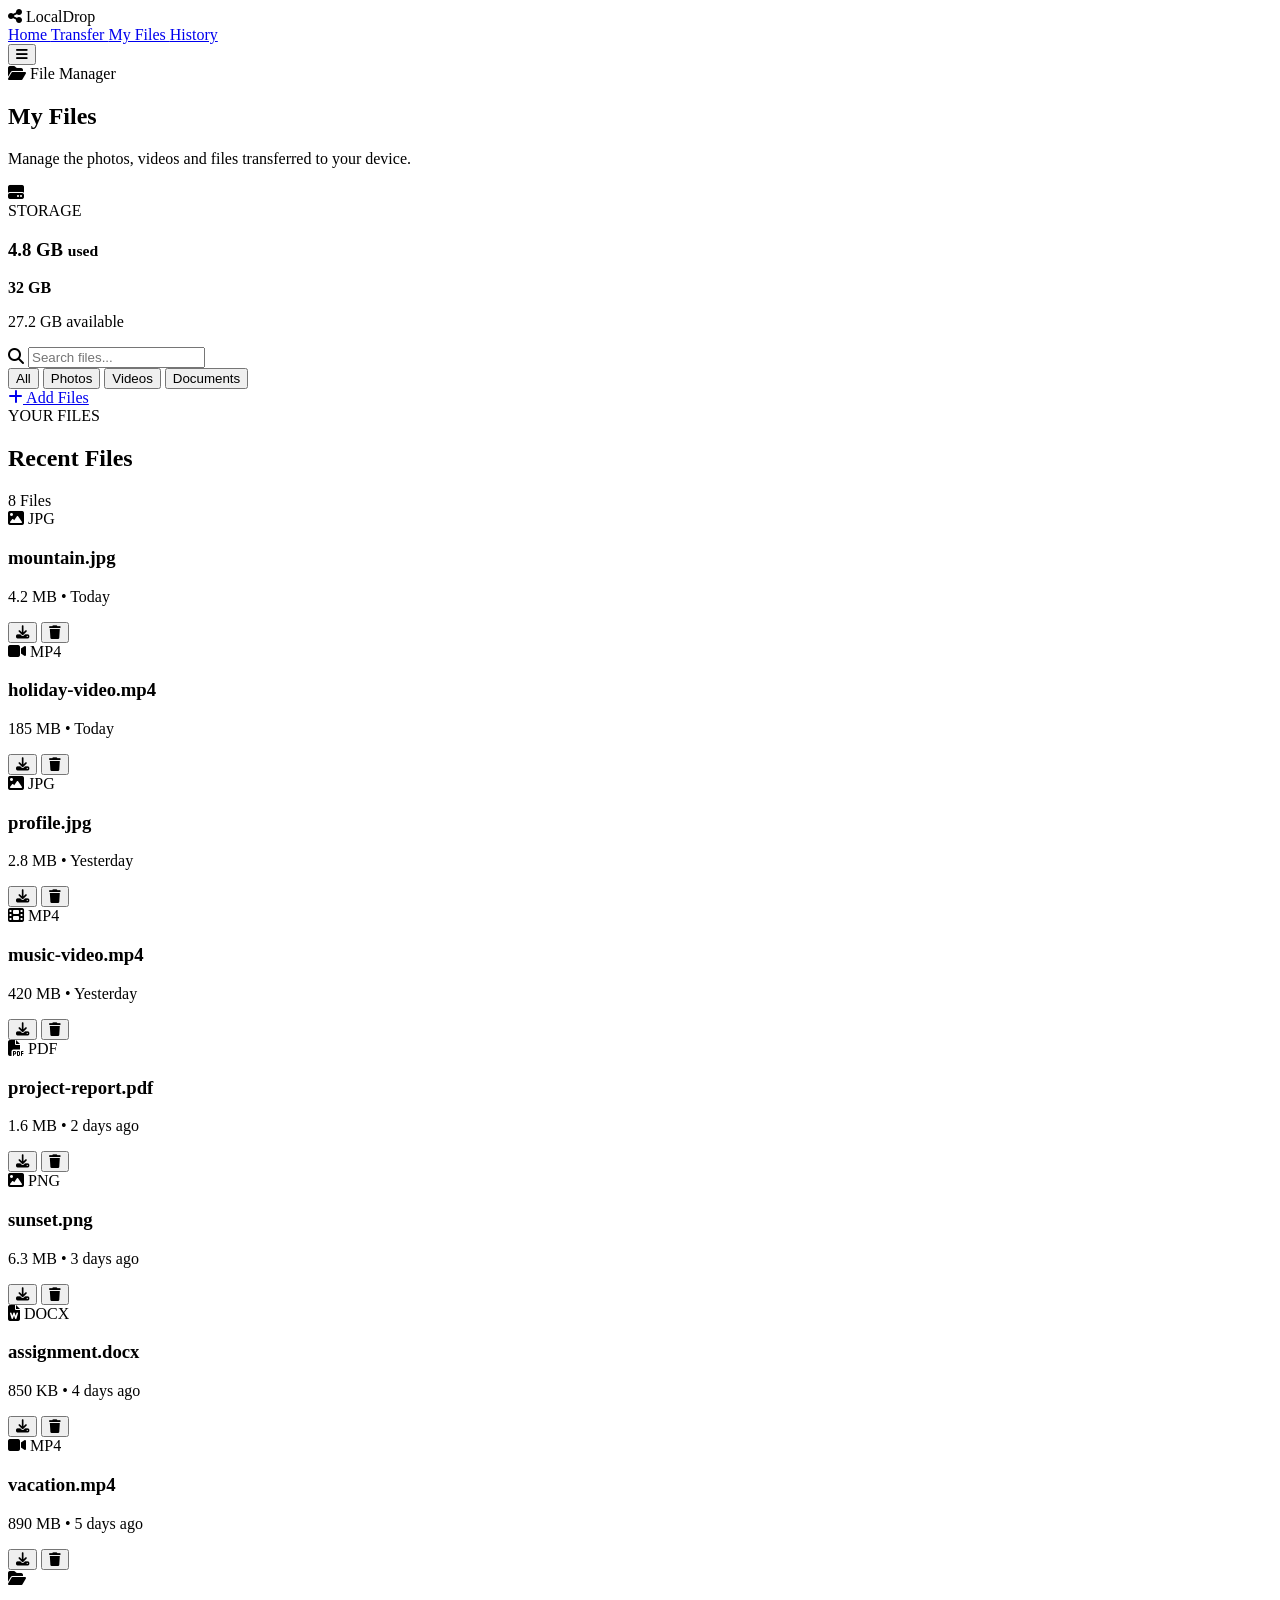
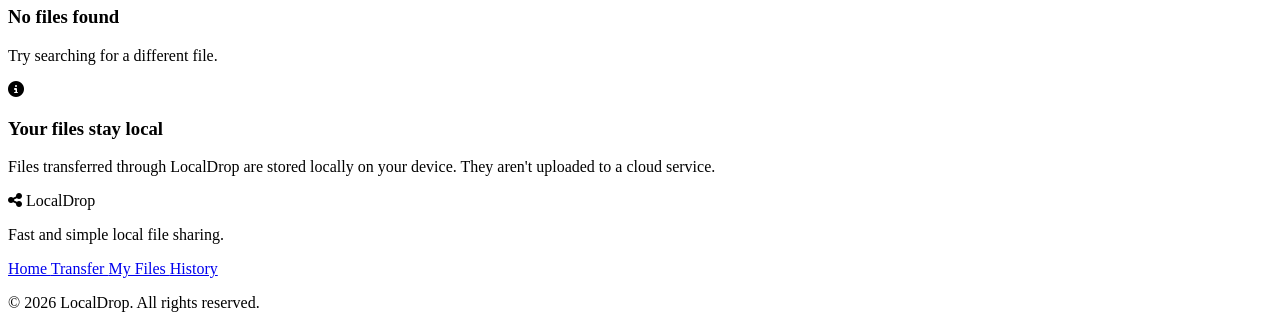
==== files.html @ a842a385 "files and History done" ====
<!DOCTYPE html>
<html lang="en">

<head>

    <meta charset="UTF-8">

    <meta name="viewport" content="width=device-width, initial-scale=1.0">

    <title>LocalDrop | My Files</title>

    <link rel="stylesheet" href="css/style.css">

    <link rel="stylesheet"
        href="https://cdnjs.cloudflare.com/ajax/libs/font-awesome/6.7.2/css/all.min.css">

</head>


<body>


    <!-- ================= HEADER ================= -->

    <header class="header">

        <div class="logo">

            <i class="fa-solid fa-share-nodes"></i>

            <span>
                Local<span>Drop</span>
            </span>

        </div>


        <nav class="navbar">

            <a href="index.html">
                Home
            </a>

            <a href="transfer.html">
                Transfer
            </a>

            <a href="files.html" class="active">
                My Files
            </a>

            <a href="history.html">
                History
            </a>

        </nav>


        <button class="menu-btn" id="menuBtn">

            <i class="fa-solid fa-bars"></i>

        </button>

    </header>



    <!-- ================= MAIN ================= -->

    <main class="files-page">


        <!-- ================= PAGE HEADER ================= -->

        <section class="page-header">

            <div class="badge">

                <i class="fa-solid fa-folder-open"></i>

                File Manager

            </div>


            <h1>
                My Files
            </h1>


            <p>
                Manage the photos, videos and files
                transferred to your device.
            </p>

        </section>



        <!-- ================= STORAGE ================= -->

        <section class="storage-card">


            <div class="storage-icon">

                <i class="fa-solid fa-hard-drive"></i>

            </div>


            <div class="storage-information">

                <div class="storage-heading">

                    <div>

                        <span>
                            STORAGE
                        </span>

                        <h3>
                            4.8 GB
                            <small>
                                used
                            </small>
                        </h3>

                    </div>


                    <strong>
                        32 GB
                    </strong>

                </div>


                <div class="storage-bar">

                    <div
                        class="storage-fill"
                        style="width: 15%;"
                    ></div>

                </div>


                <p>
                    27.2 GB available
                </p>

            </div>

        </section>



        <!-- ================= FILE CONTROLS ================= -->

        <section class="file-controls">


            <div class="search-box">

                <i class="fa-solid fa-magnifying-glass"></i>

                <input
                    type="search"
                    id="fileSearch"
                    placeholder="Search files..."
                >

            </div>


            <div class="filter-buttons">

                <button
                    class="filter-btn active"
                    data-filter="all"
                >
                    All
                </button>

                <button
                    class="filter-btn"
                    data-filter="image"
                >
                    Photos
                </button>

                <button
                    class="filter-btn"
                    data-filter="video"
                >
                    Videos
                </button>

                <button
                    class="filter-btn"
                    data-filter="document"
                >
                    Documents
                </button>

            </div>


            <a
                href="transfer.html"
                class="btn primary-btn"
            >

                <i class="fa-solid fa-plus"></i>

                Add Files

            </a>

        </section>



        <!-- ================= FILES ================= -->

        <section class="files-section">


            <div class="files-heading">

                <div>

                    <span>
                        YOUR FILES
                    </span>

                    <h2>
                        Recent Files
                    </h2>

                </div>


                <span class="file-count">
                    8 Files
                </span>

            </div>



            <!-- FILE GRID -->

            <div class="file-grid" id="fileGrid">


                <!-- PHOTO -->

                <div
                    class="file-card"
                    data-type="image"
                    data-name="mountain.jpg"
                >

                    <div class="file-preview image-preview">

                        <i class="fa-solid fa-image"></i>

                        <span class="file-type">
                            JPG
                        </span>

                    </div>


                    <div class="file-information">

                        <h3>
                            mountain.jpg
                        </h3>

                        <p>
                            4.2 MB • Today
                        </p>

                    </div>


                    <div class="file-actions">

                        <button title="Download">

                            <i class="fa-solid fa-download"></i>

                        </button>

                        <button title="Delete">

                            <i class="fa-solid fa-trash"></i>

                        </button>

                    </div>

                </div>



                <!-- VIDEO -->

                <div
                    class="file-card"
                    data-type="video"
                    data-name="holiday-video.mp4"
                >

                    <div class="file-preview video-preview">

                        <i class="fa-solid fa-video"></i>

                        <span class="file-type">
                            MP4
                        </span>

                    </div>


                    <div class="file-information">

                        <h3>
                            holiday-video.mp4
                        </h3>

                        <p>
                            185 MB • Today
                        </p>

                    </div>


                    <div class="file-actions">

                        <button title="Download">

                            <i class="fa-solid fa-download"></i>

                        </button>

                        <button title="Delete">

                            <i class="fa-solid fa-trash"></i>

                        </button>

                    </div>

                </div>



                <!-- PHOTO -->

                <div
                    class="file-card"
                    data-type="image"
                    data-name="profile.jpg"
                >

                    <div class="file-preview image-preview">

                        <i class="fa-solid fa-image"></i>

                        <span class="file-type">
                            JPG
                        </span>

                    </div>


                    <div class="file-information">

                        <h3>
                            profile.jpg
                        </h3>

                        <p>
                            2.8 MB • Yesterday
                        </p>

                    </div>


                    <div class="file-actions">

                        <button title="Download">

                            <i class="fa-solid fa-download"></i>

                        </button>

                        <button title="Delete">

                            <i class="fa-solid fa-trash"></i>

                        </button>

                    </div>

                </div>



                <!-- VIDEO -->

                <div
                    class="file-card"
                    data-type="video"
                    data-name="music-video.mp4"
                >

                    <div class="file-preview video-preview">

                        <i class="fa-solid fa-film"></i>

                        <span class="file-type">
                            MP4
                        </span>

                    </div>


                    <div class="file-information">

                        <h3>
                            music-video.mp4
                        </h3>

                        <p>
                            420 MB • Yesterday
                        </p>

                    </div>


                    <div class="file-actions">

                        <button title="Download">

                            <i class="fa-solid fa-download"></i>

                        </button>

                        <button title="Delete">

                            <i class="fa-solid fa-trash"></i>

                        </button>

                    </div>

                </div>



                <!-- DOCUMENT -->

                <div
                    class="file-card"
                    data-type="document"
                    data-name="project-report.pdf"
                >

                    <div class="file-preview document-preview">

                        <i class="fa-solid fa-file-pdf"></i>

                        <span class="file-type">
                            PDF
                        </span>

                    </div>


                    <div class="file-information">

                        <h3>
                            project-report.pdf
                        </h3>

                        <p>
                            1.6 MB • 2 days ago
                        </p>

                    </div>


                    <div class="file-actions">

                        <button title="Download">

                            <i class="fa-solid fa-download"></i>

                        </button>

                        <button title="Delete">

                            <i class="fa-solid fa-trash"></i>

                        </button>

                    </div>

                </div>



                <!-- PHOTO -->

                <div
                    class="file-card"
                    data-type="image"
                    data-name="sunset.png"
                >

                    <div class="file-preview image-preview">

                        <i class="fa-solid fa-image"></i>

                        <span class="file-type">
                            PNG
                        </span>

                    </div>


                    <div class="file-information">

                        <h3>
                            sunset.png
                        </h3>

                        <p>
                            6.3 MB • 3 days ago
                        </p>

                    </div>


                    <div class="file-actions">

                        <button title="Download">

                            <i class="fa-solid fa-download"></i>

                        </button>

                        <button title="Delete">

                            <i class="fa-solid fa-trash"></i>

                        </button>

                    </div>

                </div>



                <!-- DOCUMENT -->

                <div
                    class="file-card"
                    data-type="document"
                    data-name="assignment.docx"
                >

                    <div class="file-preview document-preview">

                        <i class="fa-solid fa-file-word"></i>

                        <span class="file-type">
                            DOCX
                        </span>

                    </div>


                    <div class="file-information">

                        <h3>
                            assignment.docx
                        </h3>

                        <p>
                            850 KB • 4 days ago
                        </p>

                    </div>


                    <div class="file-actions">

                        <button title="Download">

                            <i class="fa-solid fa-download"></i>

                        </button>

                        <button title="Delete">

                            <i class="fa-solid fa-trash"></i>

                        </button>

                    </div>

                </div>



                <!-- VIDEO -->

                <div
                    class="file-card"
                    data-type="video"
                    data-name="vacation.mp4"
                >

                    <div class="file-preview video-preview">

                        <i class="fa-solid fa-video"></i>

                        <span class="file-type">
                            MP4
                        </span>

                    </div>


                    <div class="file-information">

                        <h3>
                            vacation.mp4
                        </h3>

                        <p>
                            890 MB • 5 days ago
                        </p>

                    </div>


                    <div class="file-actions">

                        <button title="Download">

                            <i class="fa-solid fa-download"></i>

                        </button>

                        <button title="Delete">

                            <i class="fa-solid fa-trash"></i>

                        </button>

                    </div>

                </div>


            </div>


            <!-- EMPTY SEARCH RESULT -->

            <div
                class="empty-files"
                id="emptyFiles"
            >

                <i class="fa-solid fa-folder-open"></i>

                <h3>
                    No files found
                </h3>

                <p>
                    Try searching for a different file.
                </p>

            </div>

        </section>



        <!-- ================= INFO ================= -->

        <section class="files-info">

            <div>

                <i class="fa-solid fa-circle-info"></i>

            </div>

            <div>

                <h3>
                    Your files stay local
                </h3>

                <p>
                    Files transferred through LocalDrop
                    are stored locally on your device.
                    They aren't uploaded to a cloud service.
                </p>

            </div>

        </section>


    </main>



    <!-- ================= FOOTER ================= -->

    <footer class="footer">

        <div class="footer-content">


            <div class="footer-logo">

                <i class="fa-solid fa-share-nodes"></i>

                <span>
                    Local<span>Drop</span>
                </span>

            </div>


            <p>
                Fast and simple local file sharing.
            </p>


            <div class="footer-links">

                <a href="index.html">
                    Home
                </a>

                <a href="transfer.html">
                    Transfer
                </a>

                <a href="files.html">
                    My Files
                </a>

                <a href="history.html">
                    History
                </a>

            </div>

        </div>


        <div class="copyright">

            <p>
                &copy; 2026 LocalDrop. All rights reserved.
            </p>

        </div>

    </footer>


    <script src="js/files.js"></script>

</body>

</html>
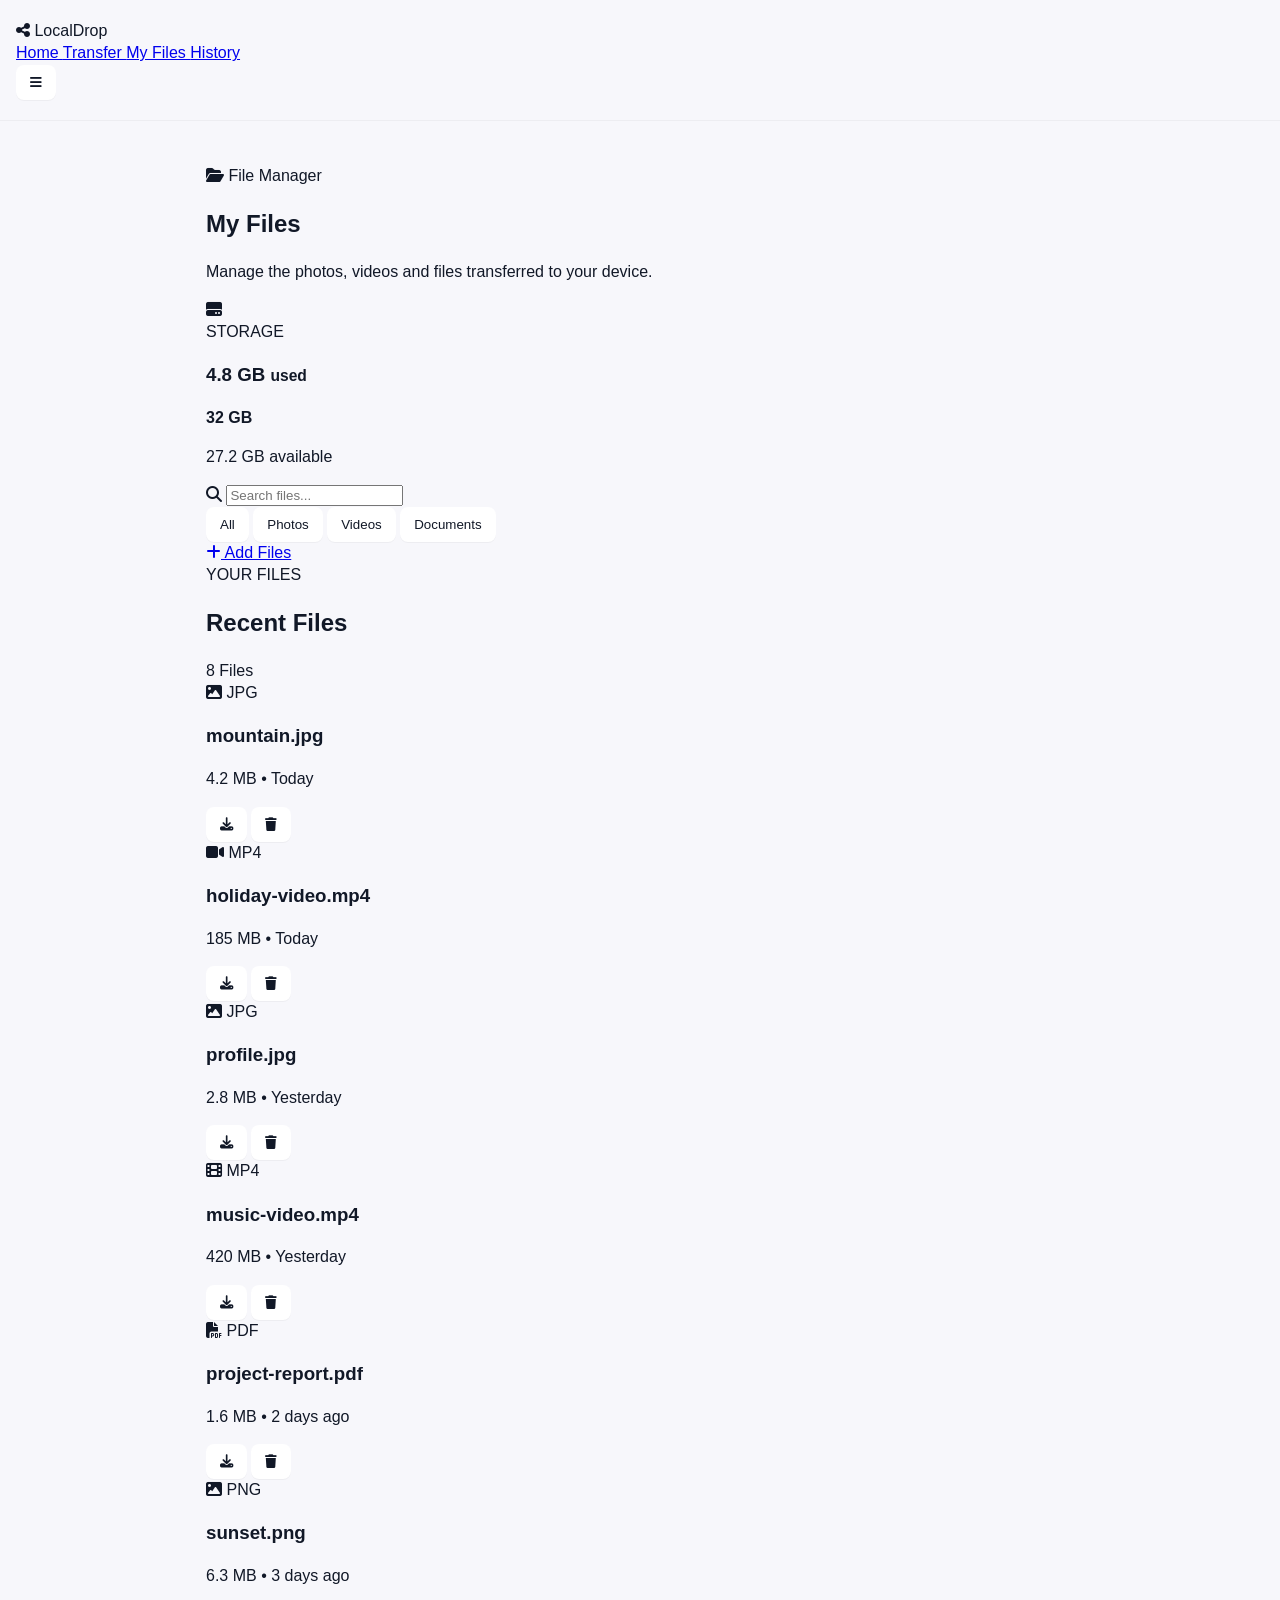
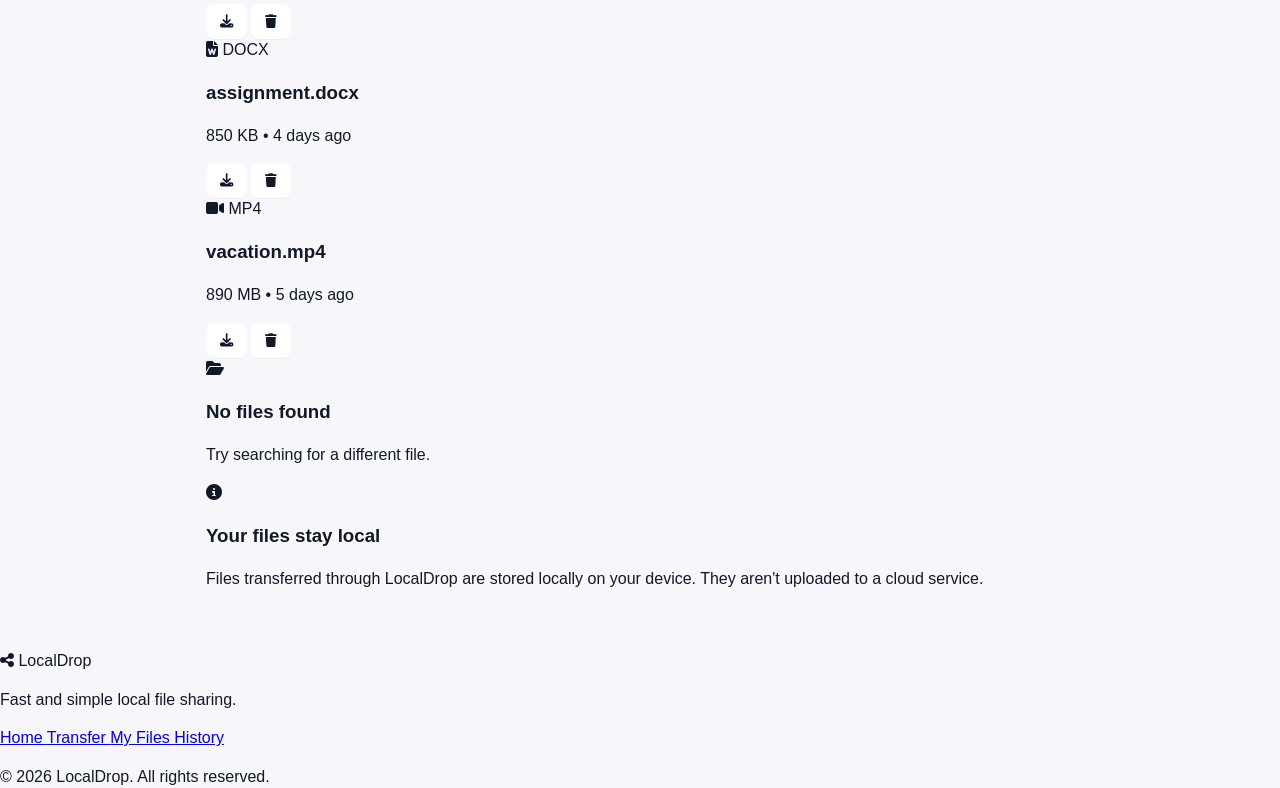
==== commit 1a2c998e: "done" ====
--- a/files.html
+++ b/files.html
@@ -9,7 +9,7 @@
 
     <title>LocalDrop | My Files</title>
 
-    <link rel="stylesheet" href="css/style.css">
+    <link rel="stylesheet" href="style.css">
 
     <link rel="stylesheet"
         href="https://cdnjs.cloudflare.com/ajax/libs/font-awesome/6.7.2/css/all.min.css">
--- a/style.css
+++ b/style.css
@@ -0,0 +1,74 @@
+:root{
+	--bg: #f7f7fb;
+	--card: #ffffff;
+	--text: #111827;
+	--muted: #6b7280;
+	--accent: #2563eb;
+	--danger: #ef4444;
+	--radius: 8px;
+	--shadow: 0 6px 18px rgba(15,23,42,0.06);
+}
+
+html[data-theme="dark"]{
+	--bg: #0b1220;
+	--card: #071126;
+	--text: #e6eef8;
+	--muted: #9aa8bf;
+	--accent: #60a5fa;
+	--shadow: 0 8px 24px rgba(2,6,23,0.6);
+}
+
+*{box-sizing:border-box}
+html,body{height:100%}
+body{
+	margin:0;
+	font-family: -apple-system, BlinkMacSystemFont, "Segoe UI", Roboto, "Helvetica Neue", Arial;
+	background:var(--bg);
+	color:var(--text);
+	-webkit-font-smoothing:antialiased;
+	-moz-osx-font-smoothing:grayscale;
+	line-height:1.4;
+}
+
+header{padding:20px 16px;border-bottom:1px solid rgba(0,0,0,0.04);background:transparent}
+header h1{margin:0;font-size:20px}
+
+main{max-width:900px;margin:28px auto;padding:16px}
+
+.card{
+	background:var(--card);
+	border-radius:var(--radius);
+	box-shadow:var(--shadow);
+	padding:18px;
+}
+
+form{display:block}
+form section{display:flex;align-items:center;justify-content:space-between;padding:12px 0;border-bottom:1px solid rgba(15,23,42,0.03)}
+form section:last-of-type{border-bottom:0}
+form label{font-weight:600;color:var(--text);margin-right:12px}
+
+input[type="checkbox"]{width:18px;height:18px}
+select,input[type="text"],input[type="number"]{
+	padding:8px 10px;border-radius:6px;border:1px solid rgba(0,0,0,0.08);background:transparent;color:var(--text)
+}
+
+input[type="range"]{width:240px}
+.range-wrap{display:flex;align-items:center;gap:12px}
+
+.actions{display:flex;gap:12px;margin-top:18px}
+button{
+	border:0;padding:10px 14px;border-radius:8px;background:var(--card);cursor:pointer;color:var(--text);
+	box-shadow:0 1px 0 rgba(0,0,0,0.04)
+}
+button#saveBtn{background:var(--accent);color:white}
+button#resetBtn{background:transparent;border:1px solid rgba(0,0,0,0.06)}
+
+/* small screens */
+@media (max-width:600px){
+	form section{flex-direction:column;align-items:flex-start;gap:8px}
+	input[type="range"]{width:100%}
+}
+
+/* utility */
+.muted{color:var(--muted);font-size:13px}
+
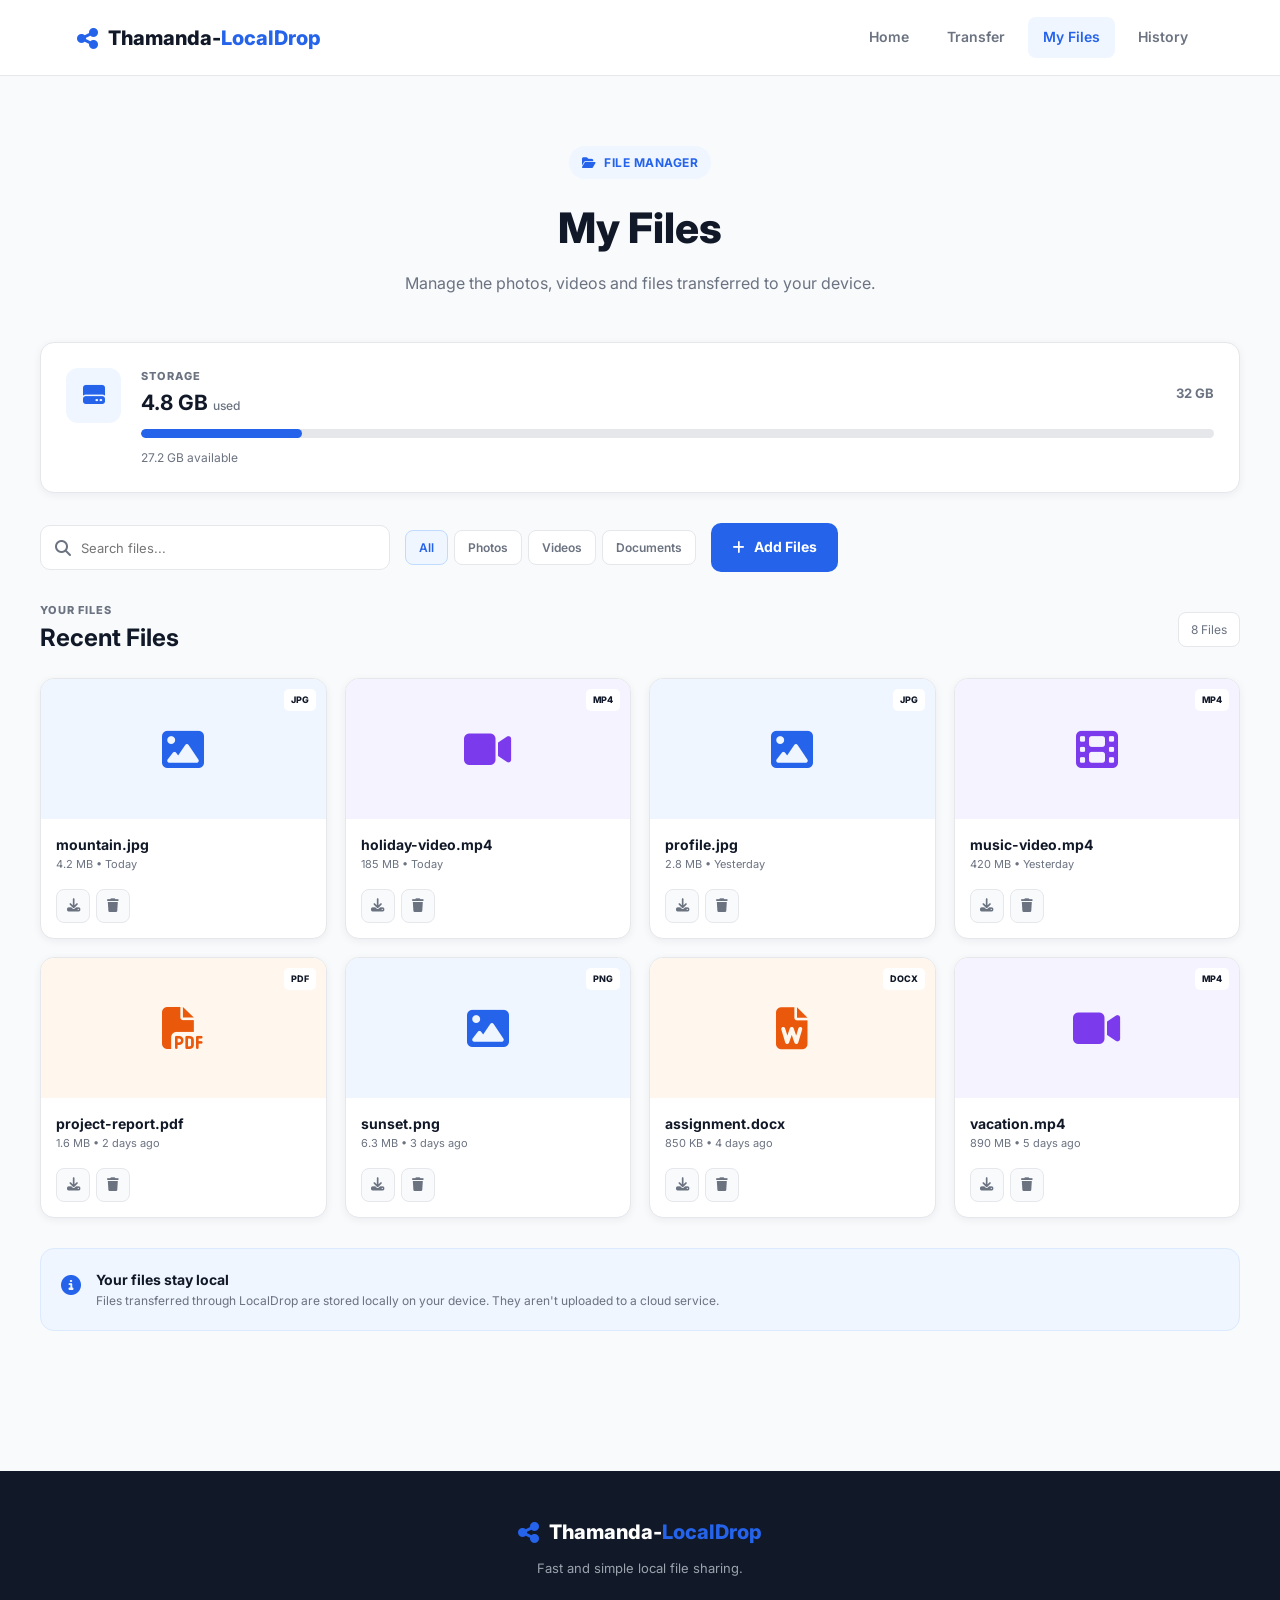
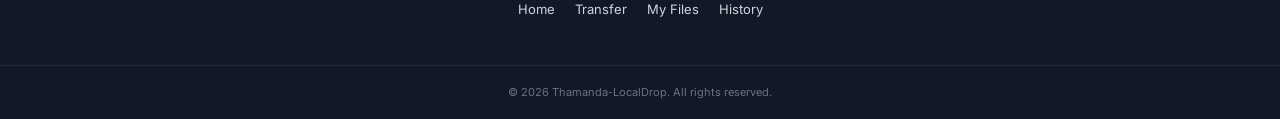
==== commit 3d747f43: "all pages done" ====
--- a/files.html
+++ b/files.html
@@ -7,7 +7,7 @@
 
     <meta name="viewport" content="width=device-width, initial-scale=1.0">
 
-    <title>LocalDrop | My Files</title>
+    <title>Thamanda-LocalDrop | My Files</title>
 
     <link rel="stylesheet" href="style.css">
 
@@ -29,7 +29,7 @@
             <i class="fa-solid fa-share-nodes"></i>
 
             <span>
-                Local<span>Drop</span>
+                Thamanda-<span>LocalDrop</span>
             </span>
 
         </div>
@@ -740,7 +740,7 @@
                 <i class="fa-solid fa-share-nodes"></i>
 
                 <span>
-                    Local<span>Drop</span>
+                    Thamanda-<span>LocalDrop</span>
                 </span>
 
             </div>
@@ -777,7 +777,7 @@
         <div class="copyright">
 
             <p>
-                &copy; 2026 LocalDrop. All rights reserved.
+                &copy; 2026 Thamanda-LocalDrop. All rights reserved.
             </p>
 
         </div>
--- a/style.css
+++ b/style.css
@@ -1,74 +1,2448 @@
-:root{
-	--bg: #f7f7fb;
-	--card: #ffffff;
-	--text: #111827;
-	--muted: #6b7280;
-	--accent: #2563eb;
-	--danger: #ef4444;
-	--radius: 8px;
-	--shadow: 0 6px 18px rgba(15,23,42,0.06);
-}
-
-html[data-theme="dark"]{
-	--bg: #0b1220;
-	--card: #071126;
-	--text: #e6eef8;
-	--muted: #9aa8bf;
-	--accent: #60a5fa;
-	--shadow: 0 8px 24px rgba(2,6,23,0.6);
-}
-
-*{box-sizing:border-box}
-html,body{height:100%}
-body{
-	margin:0;
-	font-family: -apple-system, BlinkMacSystemFont, "Segoe UI", Roboto, "Helvetica Neue", Arial;
-	background:var(--bg);
-	color:var(--text);
-	-webkit-font-smoothing:antialiased;
-	-moz-osx-font-smoothing:grayscale;
-	line-height:1.4;
-}
-
-header{padding:20px 16px;border-bottom:1px solid rgba(0,0,0,0.04);background:transparent}
-header h1{margin:0;font-size:20px}
-
-main{max-width:900px;margin:28px auto;padding:16px}
-
-.card{
-	background:var(--card);
-	border-radius:var(--radius);
-	box-shadow:var(--shadow);
-	padding:18px;
-}
-
-form{display:block}
-form section{display:flex;align-items:center;justify-content:space-between;padding:12px 0;border-bottom:1px solid rgba(15,23,42,0.03)}
-form section:last-of-type{border-bottom:0}
-form label{font-weight:600;color:var(--text);margin-right:12px}
-
-input[type="checkbox"]{width:18px;height:18px}
-select,input[type="text"],input[type="number"]{
-	padding:8px 10px;border-radius:6px;border:1px solid rgba(0,0,0,0.08);background:transparent;color:var(--text)
-}
-
-input[type="range"]{width:240px}
-.range-wrap{display:flex;align-items:center;gap:12px}
-
-.actions{display:flex;gap:12px;margin-top:18px}
-button{
-	border:0;padding:10px 14px;border-radius:8px;background:var(--card);cursor:pointer;color:var(--text);
-	box-shadow:0 1px 0 rgba(0,0,0,0.04)
-}
-button#saveBtn{background:var(--accent);color:white}
-button#resetBtn{background:transparent;border:1px solid rgba(0,0,0,0.06)}
-
-/* small screens */
-@media (max-width:600px){
-	form section{flex-direction:column;align-items:flex-start;gap:8px}
-	input[type="range"]{width:100%}
-}
-
-/* utility */
-.muted{color:var(--muted);font-size:13px}
-
+/* =========================================================
+   THAMANDA-LOCALDROP / LOCALDROP
+   GLOBAL STYLES
+========================================================= */
+
+@import url('https://fonts.googleapis.com/css2?family=Inter:wght@400;500;600;700;800&display=swap');
+
+:root {
+    --primary: #2563eb;
+    --primary-dark: #1d4ed8;
+    --primary-light: #eff6ff;
+
+    --secondary: #06b6d4;
+
+    --success: #16a34a;
+    --success-light: #f0fdf4;
+
+    --danger: #dc2626;
+    --danger-light: #fef2f2;
+
+    --warning: #f59e0b;
+    --warning-light: #fffbeb;
+
+    --dark: #111827;
+    --text: #374151;
+    --muted: #6b7280;
+
+    --light: #f8fafc;
+    --white: #ffffff;
+
+    --border: #e5e7eb;
+
+    --shadow-sm: 0 2px 8px rgba(15, 23, 42, 0.06);
+    --shadow: 0 8px 25px rgba(15, 23, 42, 0.08);
+    --shadow-lg: 0 15px 40px rgba(15, 23, 42, 0.12);
+
+    --radius-sm: 8px;
+    --radius: 14px;
+    --radius-lg: 20px;
+
+    --max-width: 1200px;
+}
+
+
+/* =========================================================
+   RESET
+========================================================= */
+
+* {
+    margin: 0;
+    padding: 0;
+    box-sizing: border-box;
+}
+
+html {
+    scroll-behavior: smooth;
+}
+
+body {
+    font-family: 'Inter', sans-serif;
+    background: var(--light);
+    color: var(--text);
+    line-height: 1.6;
+}
+
+button,
+input,
+select {
+    font-family: inherit;
+}
+
+button {
+    cursor: pointer;
+}
+
+a {
+    text-decoration: none;
+    color: inherit;
+}
+
+img {
+    max-width: 100%;
+}
+
+
+/* =========================================================
+   HEADER
+========================================================= */
+
+.header {
+    width: 100%;
+    height: 76px;
+
+    display: flex;
+    align-items: center;
+    justify-content: space-between;
+
+    padding: 0 6%;
+
+    background: var(--white);
+    border-bottom: 1px solid var(--border);
+
+    position: sticky;
+    top: 0;
+    z-index: 1000;
+}
+
+
+/* LOGO */
+
+.logo,
+.footer-logo {
+    display: flex;
+    align-items: center;
+    gap: 10px;
+
+    font-size: 20px;
+    font-weight: 800;
+
+    color: var(--dark);
+}
+
+.logo i,
+.footer-logo i {
+    color: var(--primary);
+    font-size: 24px;
+}
+
+.logo span span,
+.footer-logo span span {
+    color: var(--primary);
+}
+
+
+/* NAVIGATION */
+
+.navbar {
+    display: flex;
+    align-items: center;
+    gap: 8px;
+}
+
+.navbar a {
+    padding: 9px 15px;
+
+    color: var(--muted);
+
+    font-size: 14px;
+    font-weight: 600;
+
+    border-radius: var(--radius-sm);
+
+    transition: 0.25s ease;
+}
+
+.navbar a:hover {
+    background: var(--primary-light);
+    color: var(--primary);
+}
+
+.navbar a.active {
+    background: var(--primary-light);
+    color: var(--primary);
+}
+
+
+/* MOBILE MENU */
+
+.menu-btn {
+    display: none;
+
+    border: none;
+    background: transparent;
+
+    font-size: 22px;
+    color: var(--dark);
+}
+
+
+/* =========================================================
+   GENERAL BUTTONS
+========================================================= */
+
+.btn {
+    display: inline-flex;
+    align-items: center;
+    justify-content: center;
+    gap: 9px;
+
+    padding: 12px 20px;
+
+    border-radius: 10px;
+
+    font-size: 14px;
+    font-weight: 700;
+
+    border: 1px solid transparent;
+
+    transition: 0.25s ease;
+}
+
+.primary-btn {
+    background: var(--primary);
+    color: white;
+}
+
+.primary-btn:hover {
+    background: var(--primary-dark);
+    transform: translateY(-2px);
+    box-shadow: 0 8px 18px rgba(37, 99, 235, 0.25);
+}
+
+.secondary-btn {
+    background: white;
+    color: var(--primary);
+
+    border-color: #bfdbfe;
+}
+
+.secondary-btn:hover {
+    background: var(--primary-light);
+    transform: translateY(-2px);
+}
+
+
+/* =========================================================
+   BADGE
+========================================================= */
+
+.badge {
+    display: inline-flex;
+    align-items: center;
+    gap: 8px;
+
+    width: fit-content;
+
+    padding: 7px 13px;
+
+    background: var(--primary-light);
+    color: var(--primary);
+
+    border-radius: 50px;
+
+    font-size: 12px;
+    font-weight: 700;
+
+    text-transform: uppercase;
+    letter-spacing: 0.5px;
+}
+
+
+/* =========================================================
+   HERO
+========================================================= */
+
+.hero {
+    max-width: var(--max-width);
+
+    margin: auto;
+
+    min-height: 600px;
+
+    padding: 90px 30px;
+
+    display: grid;
+    grid-template-columns: 1fr 1fr;
+
+    align-items: center;
+
+    gap: 70px;
+}
+
+.hero-content h1 {
+    margin: 20px 0;
+
+    color: var(--dark);
+
+    font-size: clamp(42px, 5vw, 68px);
+
+    line-height: 1.05;
+
+    font-weight: 800;
+
+    letter-spacing: -2px;
+}
+
+.hero-content h1 span {
+    display: block;
+    color: var(--primary);
+}
+
+.hero-content > p {
+    max-width: 600px;
+
+    color: var(--muted);
+
+    font-size: 17px;
+
+    line-height: 1.8;
+
+    margin-bottom: 30px;
+}
+
+.hero-buttons {
+    display: flex;
+    gap: 12px;
+    flex-wrap: wrap;
+}
+
+
+/* =========================================================
+   TRANSFER ILLUSTRATION
+========================================================= */
+
+.transfer-illustration {
+    min-height: 330px;
+
+    display: flex;
+    align-items: center;
+    justify-content: center;
+
+    gap: 30px;
+
+    position: relative;
+}
+
+
+/* DEVICES */
+
+.device {
+    width: 150px;
+    height: 250px;
+
+    padding: 9px;
+
+    background: #1f2937;
+
+    border-radius: 22px;
+
+    box-shadow: var(--shadow-lg);
+}
+
+.device.computer {
+    width: 220px;
+    height: 155px;
+
+    border-radius: 12px;
+}
+
+.device-screen {
+    height: 100%;
+
+    display: flex;
+    flex-direction: column;
+
+    align-items: center;
+    justify-content: center;
+
+    gap: 10px;
+
+    background: white;
+
+    border-radius: 14px;
+
+    color: var(--primary);
+}
+
+.device.computer .device-screen {
+    border-radius: 6px;
+}
+
+.device-screen i {
+    font-size: 42px;
+}
+
+.device-screen span {
+    color: var(--dark);
+    font-size: 13px;
+    font-weight: 700;
+}
+
+
+/* CONNECTION */
+
+.connection {
+    display: flex;
+    align-items: center;
+    justify-content: center;
+
+    position: relative;
+}
+
+.connection-line {
+    width: 80px;
+    height: 3px;
+
+    background: #93c5fd;
+}
+
+.connection-icon {
+    width: 46px;
+    height: 46px;
+
+    display: flex;
+    align-items: center;
+    justify-content: center;
+
+    position: absolute;
+
+    background: white;
+
+    border: 2px solid #bfdbfe;
+
+    border-radius: 50%;
+
+    color: var(--primary);
+
+    box-shadow: var(--shadow);
+}
+
+
+/* =========================================================
+   SECTION HEADING
+========================================================= */
+
+.section-heading {
+    max-width: 700px;
+
+    margin: auto;
+
+    text-align: center;
+
+    padding: 0 20px;
+}
+
+.section-heading > span {
+    color: var(--primary);
+
+    font-size: 12px;
+    font-weight: 800;
+
+    letter-spacing: 1px;
+}
+
+.section-heading h2 {
+    margin: 10px 0;
+
+    color: var(--dark);
+
+    font-size: 34px;
+    font-weight: 800;
+}
+
+.section-heading p {
+    color: var(--muted);
+}
+
+
+/* =========================================================
+   FEATURES
+========================================================= */
+
+.features {
+    padding: 90px 30px;
+
+    background: white;
+}
+
+.feature-container {
+    max-width: var(--max-width);
+
+    margin: 50px auto 0;
+
+    display: grid;
+
+    grid-template-columns: repeat(4, 1fr);
+
+    gap: 20px;
+}
+
+.feature-card {
+    padding: 30px 24px;
+
+    background: var(--light);
+
+    border: 1px solid var(--border);
+
+    border-radius: var(--radius);
+
+    transition: 0.25s ease;
+}
+
+.feature-card:hover {
+    transform: translateY(-5px);
+
+    background: white;
+
+    box-shadow: var(--shadow);
+}
+
+.feature-icon {
+    width: 52px;
+    height: 52px;
+
+    display: flex;
+    align-items: center;
+    justify-content: center;
+
+    margin-bottom: 20px;
+
+    background: var(--primary-light);
+
+    border-radius: 12px;
+
+    color: var(--primary);
+
+    font-size: 21px;
+}
+
+.feature-card h3 {
+    color: var(--dark);
+
+    font-size: 17px;
+
+    margin-bottom: 10px;
+}
+
+.feature-card p {
+    color: var(--muted);
+
+    font-size: 14px;
+}
+
+
+/* =========================================================
+   HOW IT WORKS
+========================================================= */
+
+.how-it-works {
+    padding: 90px 30px;
+}
+
+.steps {
+    max-width: 1000px;
+
+    margin: 50px auto 0;
+
+    display: grid;
+    grid-template-columns: repeat(3, 1fr);
+
+    gap: 30px;
+}
+
+.step {
+    padding: 30px;
+
+    text-align: center;
+
+    position: relative;
+}
+
+.step-number {
+    color: #bfdbfe;
+
+    font-size: 50px;
+
+    font-weight: 800;
+}
+
+.step > i {
+    display: block;
+
+    margin: 10px 0 15px;
+
+    color: var(--primary);
+
+    font-size: 30px;
+}
+
+.step h3 {
+    color: var(--dark);
+
+    margin-bottom: 8px;
+}
+
+.step p {
+    color: var(--muted);
+
+    font-size: 14px;
+}
+
+
+/* =========================================================
+   CTA
+========================================================= */
+
+.cta {
+    padding: 90px 30px;
+}
+
+.cta-content {
+    max-width: 850px;
+
+    margin: auto;
+
+    padding: 60px 30px;
+
+    text-align: center;
+
+    background: linear-gradient(
+        135deg,
+        #eff6ff,
+        #f0f9ff
+    );
+
+    border: 1px solid #dbeafe;
+
+    border-radius: 25px;
+}
+
+.cta-content > i {
+    color: var(--primary);
+
+    font-size: 40px;
+
+    margin-bottom: 15px;
+}
+
+.cta-content h2 {
+    color: var(--dark);
+
+    font-size: 32px;
+
+    margin-bottom: 10px;
+}
+
+.cta-content p {
+    color: var(--muted);
+
+    margin-bottom: 25px;
+}
+
+
+/* =========================================================
+   PAGE HEADER
+========================================================= */
+
+.page-header {
+    max-width: 800px;
+
+    margin: auto;
+
+    padding: 70px 20px 45px;
+
+    text-align: center;
+}
+
+.page-header .badge {
+    margin: auto;
+}
+
+.page-header h1 {
+    margin: 15px 0 10px;
+
+    color: var(--dark);
+
+    font-size: 42px;
+
+    font-weight: 800;
+}
+
+.page-header p {
+    color: var(--muted);
+
+    font-size: 16px;
+}
+
+
+/* =========================================================
+   TRANSFER PAGE
+========================================================= */
+
+.transfer-page,
+.files-page,
+.history-page {
+    padding-bottom: 80px;
+}
+
+
+/* CONNECTION STATUS */
+
+.connection-status {
+    max-width: var(--max-width);
+
+    margin: 0 auto 30px;
+
+    padding: 22px 25px;
+
+    display: flex;
+    align-items: center;
+
+    gap: 18px;
+
+    background: white;
+
+    border: 1px solid var(--border);
+
+    border-radius: var(--radius);
+
+    box-shadow: var(--shadow-sm);
+}
+
+.status-icon {
+    width: 50px;
+    height: 50px;
+
+    display: flex;
+    align-items: center;
+    justify-content: center;
+
+    background: var(--success-light);
+
+    color: var(--success);
+
+    border-radius: 12px;
+}
+
+.status-information {
+    flex: 1;
+}
+
+.status-information > span,
+.storage-heading span,
+.files-heading > div > span,
+.history-heading > div > span {
+    display: block;
+
+    color: var(--muted);
+
+    font-size: 11px;
+
+    font-weight: 800;
+
+    letter-spacing: 1px;
+}
+
+.status-information h3 {
+    color: var(--dark);
+
+    font-size: 17px;
+}
+
+.status-information p {
+    color: var(--success);
+
+    font-size: 12px;
+}
+
+.status-information p i {
+    font-size: 7px;
+}
+
+.connected-device {
+    display: flex;
+    align-items: center;
+
+    gap: 10px;
+
+    padding: 10px 15px;
+
+    background: var(--light);
+
+    border-radius: 10px;
+}
+
+.connected-device > i {
+    color: var(--primary);
+
+    font-size: 22px;
+}
+
+.connected-device strong {
+    display: block;
+
+    color: var(--dark);
+
+    font-size: 13px;
+}
+
+.connected-device small {
+    color: var(--success);
+
+    font-size: 11px;
+}
+
+
+/* TRANSFER CONTAINER */
+
+.transfer-container {
+    max-width: var(--max-width);
+
+    margin: auto;
+
+    display: grid;
+
+    grid-template-columns: 1fr 50px 1fr;
+
+    align-items: center;
+
+    gap: 20px;
+}
+
+.transfer-card {
+    padding: 35px;
+
+    background: white;
+
+    border: 1px solid var(--border);
+
+    border-radius: var(--radius-lg);
+
+    box-shadow: var(--shadow-sm);
+}
+
+.transfer-card-icon {
+    width: 58px;
+    height: 58px;
+
+    display: flex;
+    align-items: center;
+    justify-content: center;
+
+    margin-bottom: 20px;
+
+    border-radius: 14px;
+
+    font-size: 23px;
+}
+
+.send-icon {
+    background: var(--primary-light);
+    color: var(--primary);
+}
+
+.receive-icon {
+    background: #ecfeff;
+    color: var(--secondary);
+}
+
+.transfer-card h2 {
+    color: var(--dark);
+
+    margin-bottom: 8px;
+}
+
+.transfer-card > p {
+    color: var(--muted);
+
+    font-size: 14px;
+
+    margin-bottom: 25px;
+}
+
+
+/* FILE SELECT */
+
+.file-select {
+    min-height: 150px;
+
+    display: flex;
+    flex-direction: column;
+
+    align-items: center;
+    justify-content: center;
+
+    gap: 7px;
+
+    padding: 20px;
+
+    background: var(--light);
+
+    border: 2px dashed #cbd5e1;
+
+    border-radius: 14px;
+
+    cursor: pointer;
+
+    transition: 0.25s ease;
+}
+
+.file-select:hover {
+    border-color: var(--primary);
+
+    background: var(--primary-light);
+}
+
+.file-select i {
+    color: var(--primary);
+
+    font-size: 28px;
+}
+
+.file-select span {
+    color: var(--dark);
+
+    font-size: 14px;
+    font-weight: 700;
+}
+
+.file-select small {
+    color: var(--muted);
+}
+
+
+/* SELECTED FILES */
+
+.selected-files {
+    margin-top: 15px;
+}
+
+.selected-file {
+    display: flex;
+    align-items: center;
+    justify-content: space-between;
+
+    padding: 10px 12px;
+
+    margin-bottom: 8px;
+
+    background: var(--light);
+
+    border-radius: 8px;
+
+    font-size: 13px;
+}
+
+
+/* TRANSFER BUTTON */
+
+.transfer-btn {
+    width: 100%;
+
+    margin-top: 18px;
+}
+
+
+/* DIVIDER */
+
+.transfer-divider {
+    display: flex;
+    align-items: center;
+    justify-content: center;
+}
+
+.transfer-divider span {
+    width: 40px;
+    height: 40px;
+
+    display: flex;
+    align-items: center;
+    justify-content: center;
+
+    background: white;
+
+    border: 1px solid var(--border);
+
+    border-radius: 50%;
+
+    color: var(--muted);
+
+    font-size: 11px;
+    font-weight: 700;
+}
+
+
+/* RECEIVE */
+
+.receive-area {
+    min-height: 150px;
+
+    display: flex;
+    flex-direction: column;
+
+    align-items: center;
+    justify-content: center;
+
+    padding: 20px;
+
+    background: var(--light);
+
+    border-radius: 14px;
+
+    text-align: center;
+
+    margin-bottom: 18px;
+}
+
+.receive-area > i {
+    color: var(--secondary);
+
+    font-size: 30px;
+
+    margin-bottom: 10px;
+}
+
+.receive-area h3 {
+    color: var(--dark);
+
+    font-size: 15px;
+}
+
+.receive-area p {
+    color: var(--muted);
+
+    font-size: 12px;
+}
+
+
+/* =========================================================
+   TRANSFER PROGRESS
+========================================================= */
+
+.transfer-progress {
+    max-width: var(--max-width);
+
+    margin: 30px auto 0;
+
+    padding: 25px;
+
+    background: white;
+
+    border: 1px solid var(--border);
+
+    border-radius: var(--radius);
+
+    box-shadow: var(--shadow-sm);
+}
+
+.progress-header,
+.progress-details {
+    display: flex;
+    align-items: center;
+    justify-content: space-between;
+}
+
+.progress-header span {
+    color: var(--primary);
+
+    font-size: 11px;
+    font-weight: 800;
+}
+
+.progress-header h3 {
+    color: var(--dark);
+}
+
+.progress-header strong {
+    color: var(--primary);
+
+    font-size: 20px;
+}
+
+.progress-bar {
+    height: 9px;
+
+    margin: 18px 0 10px;
+
+    overflow: hidden;
+
+    background: #e5e7eb;
+
+    border-radius: 50px;
+}
+
+.progress-fill {
+    width: 0;
+    height: 100%;
+
+    background: var(--primary);
+
+    border-radius: inherit;
+
+    transition: width 0.3s ease;
+}
+
+.progress-details {
+    color: var(--muted);
+
+    font-size: 12px;
+}
+
+
+/* =========================================================
+   TRANSFER TIPS
+========================================================= */
+
+.transfer-tips {
+    max-width: var(--max-width);
+
+    margin: 30px auto 0;
+
+    display: grid;
+
+    grid-template-columns: repeat(3, 1fr);
+
+    gap: 15px;
+}
+
+.tip {
+    display: flex;
+
+    gap: 15px;
+
+    padding: 20px;
+
+    background: white;
+
+    border: 1px solid var(--border);
+
+    border-radius: var(--radius);
+}
+
+.tip > i {
+    color: var(--primary);
+
+    font-size: 20px;
+}
+
+.tip h3 {
+    color: var(--dark);
+
+    font-size: 14px;
+
+    margin-bottom: 4px;
+}
+
+.tip p {
+    color: var(--muted);
+
+    font-size: 12px;
+}
+
+
+/* =========================================================
+   FILES PAGE
+========================================================= */
+
+.storage-card {
+    max-width: var(--max-width);
+
+    margin: auto;
+
+    padding: 25px;
+
+    display: flex;
+
+    gap: 20px;
+
+    background: white;
+
+    border: 1px solid var(--border);
+
+    border-radius: var(--radius);
+
+    box-shadow: var(--shadow-sm);
+}
+
+.storage-icon {
+    width: 55px;
+    height: 55px;
+
+    display: flex;
+    align-items: center;
+    justify-content: center;
+
+    background: var(--primary-light);
+
+    color: var(--primary);
+
+    border-radius: 12px;
+
+    font-size: 22px;
+}
+
+.storage-information {
+    flex: 1;
+}
+
+.storage-heading {
+    display: flex;
+
+    justify-content: space-between;
+
+    align-items: center;
+}
+
+.storage-heading h3 {
+    color: var(--dark);
+
+    font-size: 21px;
+}
+
+.storage-heading h3 small {
+    color: var(--muted);
+
+    font-size: 12px;
+
+    font-weight: 500;
+}
+
+.storage-heading > strong {
+    color: var(--muted);
+
+    font-size: 13px;
+}
+
+.storage-bar {
+    height: 9px;
+
+    margin: 10px 0;
+
+    overflow: hidden;
+
+    background: #e5e7eb;
+
+    border-radius: 50px;
+}
+
+.storage-fill {
+    height: 100%;
+
+    background: var(--primary);
+
+    border-radius: inherit;
+}
+
+.storage-information > p {
+    color: var(--muted);
+
+    font-size: 12px;
+}
+
+
+/* FILE CONTROLS */
+
+.file-controls,
+.history-controls {
+    max-width: var(--max-width);
+
+    margin: 30px auto;
+
+    display: flex;
+
+    align-items: center;
+
+    gap: 15px;
+}
+
+.search-box {
+    flex: 1;
+
+    max-width: 350px;
+
+    height: 45px;
+
+    display: flex;
+
+    align-items: center;
+
+    gap: 10px;
+
+    padding: 0 14px;
+
+    background: white;
+
+    border: 1px solid var(--border);
+
+    border-radius: 10px;
+}
+
+.search-box i {
+    color: var(--muted);
+}
+
+.search-box input {
+    width: 100%;
+
+    border: none;
+    outline: none;
+
+    color: var(--dark);
+
+    background: transparent;
+
+    font-size: 13px;
+}
+
+.filter-buttons {
+    display: flex;
+
+    gap: 6px;
+
+    flex-wrap: wrap;
+}
+
+.filter-btn {
+    padding: 9px 13px;
+
+    background: white;
+
+    border: 1px solid var(--border);
+
+    border-radius: 8px;
+
+    color: var(--muted);
+
+    font-size: 12px;
+    font-weight: 600;
+}
+
+.filter-btn:hover,
+.filter-btn.active {
+    background: var(--primary-light);
+
+    border-color: #bfdbfe;
+
+    color: var(--primary);
+}
+
+
+/* FILE SECTION */
+
+.files-section,
+.history-section {
+    max-width: var(--max-width);
+
+    margin: auto;
+}
+
+.files-heading,
+.history-heading {
+    display: flex;
+
+    align-items: center;
+
+    justify-content: space-between;
+
+    margin-bottom: 20px;
+}
+
+.files-heading h2,
+.history-heading h2 {
+    color: var(--dark);
+
+    font-size: 24px;
+}
+
+.file-count,
+.history-count {
+    padding: 7px 12px;
+
+    background: white;
+
+    border: 1px solid var(--border);
+
+    border-radius: 8px;
+
+    color: var(--muted);
+
+    font-size: 12px;
+}
+
+
+/* FILE GRID */
+
+.file-grid {
+    display: grid;
+
+    grid-template-columns: repeat(4, 1fr);
+
+    gap: 18px;
+}
+
+.file-card {
+    overflow: hidden;
+
+    background: white;
+
+    border: 1px solid var(--border);
+
+    border-radius: var(--radius);
+
+    box-shadow: var(--shadow-sm);
+
+    transition: 0.25s ease;
+}
+
+.file-card:hover {
+    transform: translateY(-4px);
+
+    box-shadow: var(--shadow);
+}
+
+.file-preview {
+    height: 140px;
+
+    display: flex;
+
+    align-items: center;
+    justify-content: center;
+
+    position: relative;
+
+    font-size: 42px;
+}
+
+.image-preview {
+    background: #eff6ff;
+    color: var(--primary);
+}
+
+.video-preview {
+    background: #f5f3ff;
+    color: #7c3aed;
+}
+
+.document-preview {
+    background: #fff7ed;
+    color: #ea580c;
+}
+
+.file-type {
+    position: absolute;
+
+    top: 10px;
+    right: 10px;
+
+    padding: 4px 7px;
+
+    background: white;
+
+    border-radius: 5px;
+
+    color: var(--dark);
+
+    font-size: 9px;
+
+    font-weight: 800;
+}
+
+.file-information {
+    padding: 15px;
+}
+
+.file-information h3 {
+    overflow: hidden;
+
+    color: var(--dark);
+
+    font-size: 14px;
+
+    white-space: nowrap;
+
+    text-overflow: ellipsis;
+}
+
+.file-information p {
+    color: var(--muted);
+
+    font-size: 11px;
+}
+
+.file-actions {
+    display: flex;
+
+    gap: 6px;
+
+    padding: 0 15px 15px;
+}
+
+.file-actions button {
+    width: 34px;
+    height: 34px;
+
+    display: flex;
+
+    align-items: center;
+    justify-content: center;
+
+    background: var(--light);
+
+    border: 1px solid var(--border);
+
+    border-radius: 8px;
+
+    color: var(--muted);
+
+    transition: 0.2s ease;
+}
+
+.file-actions button:hover {
+    background: var(--primary-light);
+
+    color: var(--primary);
+}
+
+.file-actions button:last-child:hover {
+    background: var(--danger-light);
+
+    color: var(--danger);
+}
+
+
+/* EMPTY FILES */
+
+.empty-files,
+.empty-history {
+    display: none;
+
+    padding: 60px 20px;
+
+    text-align: center;
+}
+
+.empty-files i,
+.empty-history i {
+    color: #cbd5e1;
+
+    font-size: 50px;
+
+    margin-bottom: 15px;
+}
+
+.empty-files h3,
+.empty-history h3 {
+    color: var(--dark);
+}
+
+.empty-files p,
+.empty-history p {
+    color: var(--muted);
+
+    margin-bottom: 20px;
+}
+
+
+/* INFO */
+
+.files-info,
+.history-info {
+    max-width: var(--max-width);
+
+    margin: 30px auto 0;
+
+    display: flex;
+
+    gap: 15px;
+
+    padding: 20px;
+
+    background: var(--primary-light);
+
+    border: 1px solid #dbeafe;
+
+    border-radius: var(--radius);
+}
+
+.files-info > div:first-child,
+.history-info .info-icon {
+    color: var(--primary);
+
+    font-size: 20px;
+}
+
+.files-info h3,
+.history-info h3 {
+    color: var(--dark);
+
+    font-size: 14px;
+}
+
+.files-info p,
+.history-info p {
+    color: var(--muted);
+
+    font-size: 12px;
+}
+
+
+/* =========================================================
+   HISTORY
+========================================================= */
+
+.history-statistics {
+    max-width: var(--max-width);
+
+    margin: auto;
+
+    display: grid;
+
+    grid-template-columns: repeat(4, 1fr);
+
+    gap: 15px;
+}
+
+.stat-card {
+    display: flex;
+
+    align-items: center;
+
+    gap: 15px;
+
+    padding: 22px;
+
+    background: white;
+
+    border: 1px solid var(--border);
+
+    border-radius: var(--radius);
+
+    box-shadow: var(--shadow-sm);
+}
+
+.stat-icon {
+    width: 48px;
+    height: 48px;
+
+    display: flex;
+
+    align-items: center;
+    justify-content: center;
+
+    border-radius: 11px;
+}
+
+.total-icon {
+    background: var(--primary-light);
+    color: var(--primary);
+}
+
+.success-icon {
+    background: var(--success-light);
+    color: var(--success);
+}
+
+.failed-icon {
+    background: var(--danger-light);
+    color: var(--danger);
+}
+
+.data-icon {
+    background: #ecfeff;
+    color: var(--secondary);
+}
+
+.stat-card span {
+    color: var(--muted);
+
+    font-size: 10px;
+
+    font-weight: 800;
+
+    letter-spacing: 0.5px;
+}
+
+.stat-card h2 {
+    color: var(--dark);
+
+    font-size: 24px;
+}
+
+
+/* CLEAR HISTORY */
+
+.clear-history-btn {
+    padding: 10px 15px;
+
+    display: flex;
+
+    align-items: center;
+
+    gap: 8px;
+
+    background: white;
+
+    border: 1px solid #fecaca;
+
+    border-radius: 9px;
+
+    color: var(--danger);
+
+    font-size: 12px;
+
+    font-weight: 700;
+}
+
+.clear-history-btn:hover {
+    background: var(--danger-light);
+}
+
+
+/* HISTORY LIST */
+
+.history-list {
+    overflow: hidden;
+
+    background: white;
+
+    border: 1px solid var(--border);
+
+    border-radius: var(--radius);
+
+    box-shadow: var(--shadow-sm);
+}
+
+.history-item {
+    display: grid;
+
+    grid-template-columns: 50px 1fr auto 40px;
+
+    align-items: center;
+
+    gap: 15px;
+
+    padding: 18px 20px;
+
+    border-bottom: 1px solid var(--border);
+
+    transition: 0.2s ease;
+}
+
+.history-item:last-child {
+    border-bottom: none;
+}
+
+.history-item:hover {
+    background: #fafafa;
+}
+
+.history-file-icon {
+    width: 46px;
+    height: 46px;
+
+    display: flex;
+
+    align-items: center;
+    justify-content: center;
+
+    border-radius: 10px;
+
+    font-size: 18px;
+}
+
+.history-file-icon.video {
+    background: #f5f3ff;
+    color: #7c3aed;
+}
+
+.history-file-icon.image {
+    background: var(--primary-light);
+    color: var(--primary);
+}
+
+.history-file-icon.document {
+    background: #fff7ed;
+    color: #ea580c;
+}
+
+.history-file-info h3 {
+    color: var(--dark);
+
+    font-size: 14px;
+}
+
+.history-file-info p {
+    color: var(--muted);
+
+    font-size: 11px;
+}
+
+.history-file-info small {
+    color: #9ca3af;
+
+    font-size: 10px;
+}
+
+.history-status {
+    display: flex;
+
+    align-items: center;
+
+    gap: 6px;
+
+    padding: 7px 10px;
+
+    border-radius: 7px;
+
+    font-size: 11px;
+
+    font-weight: 700;
+}
+
+.history-status.completed {
+    background: var(--success-light);
+    color: var(--success);
+}
+
+.history-status.failed {
+    background: var(--danger-light);
+    color: var(--danger);
+}
+
+.history-status.cancelled {
+    background: var(--warning-light);
+    color: var(--warning);
+}
+
+.history-action {
+    width: 35px;
+    height: 35px;
+
+    border: none;
+
+    background: transparent;
+
+    color: var(--muted);
+
+    border-radius: 7px;
+}
+
+.history-action:hover {
+    background: var(--light);
+
+    color: var(--dark);
+}
+
+
+/* =========================================================
+   FOOTER
+========================================================= */
+
+.footer {
+    margin-top: 60px;
+
+    background: #111827;
+
+    color: white;
+}
+
+.footer-content {
+    max-width: var(--max-width);
+
+    margin: auto;
+
+    padding: 45px 30px;
+
+    text-align: center;
+}
+
+.footer-logo {
+    justify-content: center;
+
+    color: white;
+
+    margin-bottom: 10px;
+}
+
+.footer-content > p {
+    color: #9ca3af;
+
+    font-size: 13px;
+
+    margin-bottom: 20px;
+}
+
+.footer-links {
+    display: flex;
+
+    justify-content: center;
+
+    gap: 20px;
+
+    flex-wrap: wrap;
+}
+
+.footer-links a {
+    color: #d1d5db;
+
+    font-size: 13px;
+}
+
+.footer-links a:hover {
+    color: white;
+}
+
+.copyright {
+    padding: 18px;
+
+    text-align: center;
+
+    border-top: 1px solid #1f2937;
+}
+
+.copyright p {
+    color: #6b7280;
+
+    font-size: 11px;
+}
+
+
+/* =========================================================
+   SETTINGS PAGE
+========================================================= */
+
+body:has(#settingsForm) {
+    background: var(--light);
+}
+
+body:has(#settingsForm) > header {
+    max-width: 100%;
+
+    padding: 25px 6%;
+
+    background: white;
+
+    border-bottom: 1px solid var(--border);
+}
+
+body:has(#settingsForm) > header h1 {
+    max-width: 720px;
+
+    margin: auto;
+
+    color: var(--dark);
+
+    font-size: 28px;
+}
+
+#settingsForm {
+    background: white;
+
+    padding: 30px;
+
+    border: 1px solid var(--border);
+
+    border-radius: var(--radius);
+
+    box-shadow: var(--shadow);
+
+    margin-bottom: 50px;
+}
+
+#settingsForm section {
+    padding: 20px 0;
+
+    border-bottom: 1px solid var(--border);
+}
+
+#settingsForm section:last-of-type {
+    border-bottom: none;
+}
+
+#settingsForm label {
+    display: block;
+
+    color: var(--dark);
+
+    font-size: 14px;
+
+    font-weight: 600;
+
+    margin-bottom: 9px;
+}
+
+#settingsForm input[type="checkbox"] {
+    width: 18px;
+    height: 18px;
+
+    accent-color: var(--primary);
+}
+
+#settingsForm select {
+    width: 100%;
+
+    padding: 11px 13px;
+
+    background: white;
+
+    border: 1px solid var(--border);
+
+    border-radius: 9px;
+
+    outline: none;
+
+    color: var(--dark);
+}
+
+#settingsForm select:focus {
+    border-color: var(--primary);
+}
+
+#settingsForm input[type="range"] {
+    width: 100%;
+
+    accent-color: var(--primary);
+}
+
+#textSizeValue {
+    color: var(--primary);
+
+    font-weight: 700;
+}
+
+.actions button {
+    border: none;
+
+    border-radius: 9px;
+
+    font-weight: 700;
+}
+
+#saveBtn {
+    background: var(--primary);
+
+    color: white;
+}
+
+#saveBtn:hover {
+    background: var(--primary-dark);
+}
+
+#resetBtn {
+    background: #f3f4f6;
+
+    color: var(--dark);
+}
+
+#resetBtn:hover {
+    background: #e5e7eb;
+}
+
+
+/* =========================================================
+   DARK THEME
+========================================================= */
+
+body.dark-mode {
+    --light: #0f172a;
+    --white: #1e293b;
+    --dark: #f8fafc;
+    --text: #cbd5e1;
+    --muted: #94a3b8;
+    --border: #334155;
+}
+
+body.dark-mode .header,
+body.dark-mode .feature-card,
+body.dark-mode .transfer-card,
+body.dark-mode .connection-status,
+body.dark-mode .transfer-progress,
+body.dark-mode .tip,
+body.dark-mode .storage-card,
+body.dark-mode .file-card,
+body.dark-mode .stat-card,
+body.dark-mode .history-list,
+body.dark-mode .search-box {
+    background: #1e293b;
+}
+
+body.dark-mode .navbar a:hover,
+body.dark-mode .navbar a.active {
+    background: #172554;
+}
+
+body.dark-mode .device-screen,
+body.dark-mode .file-select,
+body.dark-mode .receive-area {
+    background: #0f172a;
+}
+
+body.dark-mode .file-card:hover,
+body.dark-mode .history-item:hover {
+    background: #243247;
+}
+
+body.dark-mode .secondary-btn {
+    background: #1e293b;
+}
+
+body.dark-mode .filter-btn {
+    background: #1e293b;
+}
+
+
+/* =========================================================
+   RESPONSIVE - TABLETS
+========================================================= */
+
+@media (max-width: 1000px) {
+
+    .hero {
+        grid-template-columns: 1fr;
+
+        text-align: center;
+
+        padding-top: 60px;
+    }
+
+    .hero .badge {
+        margin: auto;
+    }
+
+    .hero-content > p {
+        margin-left: auto;
+        margin-right: auto;
+    }
+
+    .hero-buttons {
+        justify-content: center;
+    }
+
+    .feature-container {
+        grid-template-columns: repeat(2, 1fr);
+    }
+
+    .file-grid {
+        grid-template-columns: repeat(3, 1fr);
+    }
+
+    .history-statistics {
+        grid-template-columns: repeat(2, 1fr);
+
+        margin-left: 30px;
+        margin-right: 30px;
+    }
+
+    .storage-card,
+    .file-controls,
+    .history-controls,
+    .files-section,
+    .history-section,
+    .connection-status,
+    .transfer-progress,
+    .transfer-tips {
+        margin-left: 30px;
+        margin-right: 30px;
+    }
+}
+
+
+/* =========================================================
+   RESPONSIVE - MOBILE
+========================================================= */
+
+@media (max-width: 700px) {
+
+    .header {
+        height: 68px;
+
+        padding: 0 20px;
+    }
+
+    .navbar {
+        display: none;
+
+        position: absolute;
+
+        top: 68px;
+        left: 0;
+        right: 0;
+
+        flex-direction: column;
+
+        align-items: stretch;
+
+        padding: 15px 20px;
+
+        background: white;
+
+        border-bottom: 1px solid var(--border);
+
+        box-shadow: var(--shadow);
+    }
+
+    .navbar.show {
+        display: flex;
+    }
+
+    .navbar a {
+        width: 100%;
+    }
+
+    .menu-btn {
+        display: block;
+    }
+
+
+    /* HERO */
+
+    .hero {
+        padding: 60px 20px;
+
+        min-height: auto;
+    }
+
+    .hero-content h1 {
+        font-size: 42px;
+
+        letter-spacing: -1px;
+    }
+
+    .hero-content > p {
+        font-size: 15px;
+    }
+
+    .transfer-illustration {
+        transform: scale(0.75);
+
+        margin: -20px 0;
+    }
+
+
+    /* SECTIONS */
+
+    .features,
+    .how-it-works,
+    .cta {
+        padding: 60px 20px;
+    }
+
+    .section-heading h2 {
+        font-size: 28px;
+    }
+
+    .feature-container,
+    .steps {
+        grid-template-columns: 1fr;
+    }
+
+
+    /* PAGE HEADERS */
+
+    .page-header {
+        padding: 50px 20px 35px;
+    }
+
+    .page-header h1 {
+        font-size: 34px;
+    }
+
+
+    /* TRANSFER */
+
+    .connection-status {
+        margin-left: 20px;
+        margin-right: 20px;
+
+        flex-wrap: wrap;
+    }
+
+    .connected-device {
+        width: 100%;
+    }
+
+    .transfer-container {
+        margin: 0 20px;
+
+        grid-template-columns: 1fr;
+    }
+
+    .transfer-divider {
+        height: 30px;
+    }
+
+    .transfer-card {
+        padding: 25px 20px;
+    }
+
+    .transfer-tips {
+        grid-template-columns: 1fr;
+
+        margin-left: 20px;
+        margin-right: 20px;
+    }
+
+    .transfer-progress {
+        margin-left: 20px;
+        margin-right: 20px;
+    }
+
+
+    /* FILES */
+
+    .storage-card {
+        margin-left: 20px;
+        margin-right: 20px;
+    }
+
+    .file-controls,
+    .history-controls {
+        margin-left: 20px;
+        margin-right: 20px;
+
+        flex-direction: column;
+
+        align-items: stretch;
+    }
+
+    .search-box {
+        max-width: none;
+    }
+
+    .filter-buttons {
+        justify-content: center;
+    }
+
+    .file-controls > .btn {
+        width: 100%;
+    }
+
+    .files-section,
+    .history-section {
+        margin-left: 20px;
+        margin-right: 20px;
+    }
+
+    .file-grid {
+        grid-template-columns: repeat(2, 1fr);
+
+        gap: 12px;
+    }
+
+    .file-preview {
+        height: 110px;
+    }
+
+
+    /* HISTORY */
+
+    .history-statistics {
+        grid-template-columns: 1fr;
+
+        margin-left: 20px;
+        margin-right: 20px;
+    }
+
+    .history-item {
+        grid-template-columns: 45px 1fr 35px;
+
+        gap: 10px;
+    }
+
+    .history-status {
+        display: none;
+    }
+
+    .history-action {
+        grid-column: 3;
+        grid-row: 1;
+    }
+
+
+    /* INFO */
+
+    .files-info,
+    .history-info {
+        margin-left: 20px;
+        margin-right: 20px;
+    }
+
+
+    /* FOOTER */
+
+    .footer-content {
+        padding: 40px 20px;
+    }
+}
+
+
+/* =========================================================
+   SMALL PHONES
+========================================================= */
+
+@media (max-width: 450px) {
+
+    .logo {
+        font-size: 17px;
+    }
+
+    .logo i {
+        font-size: 20px;
+    }
+
+    .hero-content h1 {
+        font-size: 36px;
+    }
+
+    .hero-buttons .btn {
+        width: 100%;
+    }
+
+    .file-grid {
+        grid-template-columns: 1fr;
+    }
+
+    .storage-card {
+        align-items: flex-start;
+    }
+
+    .storage-heading {
+        flex-direction: column;
+
+        align-items: flex-start;
+
+        gap: 5px;
+    }
+
+    .history-heading,
+    .files-heading {
+        align-items: flex-end;
+    }
+
+    .history-heading h2,
+    .files-heading h2 {
+        font-size: 20px;
+    }
+
+    .history-file-info h3 {
+        font-size: 12px;
+    }
+
+    .history-file-info p {
+        font-size: 10px;
+    }
+}
+
+
+/* =========================================================
+   UTILITY
+========================================================= */
+
+.hidden {
+    display: none !important;
+}
+
+.no-scroll {
+    overflow: hidden;
+}
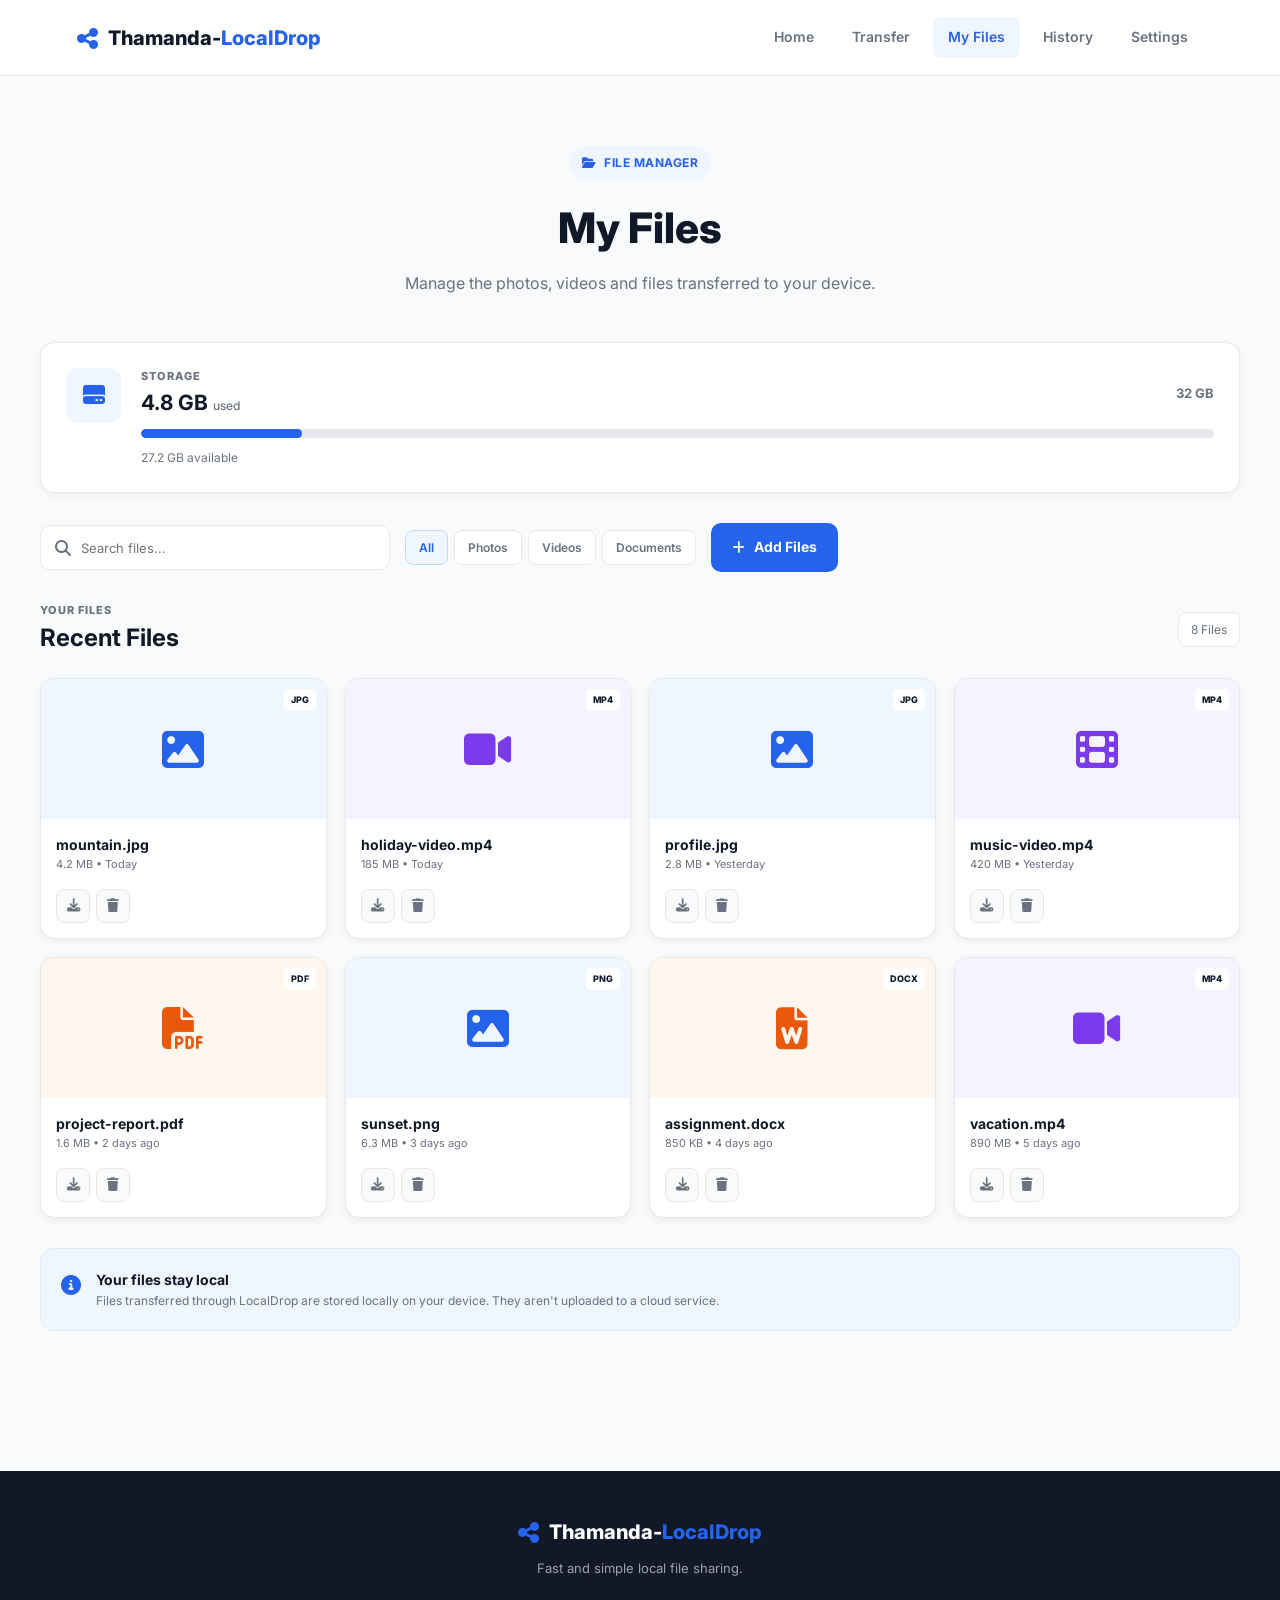
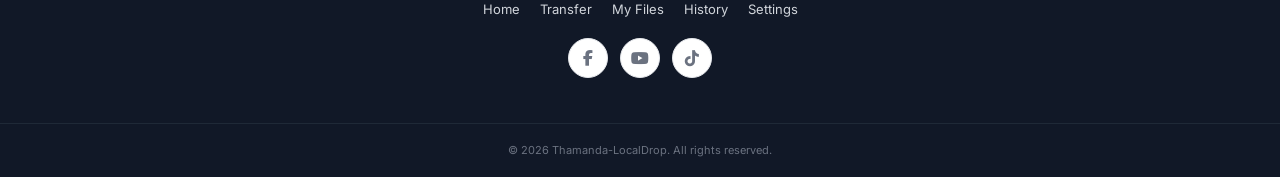
==== commit 90b45f0b: "yes sir" ====
--- a/files.html
+++ b/files.html
@@ -51,6 +51,10 @@
 
             <a href="history.html">
                 History
+            </a>
+
+            <a href="setting.html">
+                Settings
             </a>
 
         </nav>
@@ -769,7 +773,27 @@
                     History
                 </a>
 
-            </div>
+                <a href="setting.html">
+                    Settings
+                </a>
+
+            </div>
+
+            <div class="social-links">
+
+    <a href="https://web.facebook.com/profile.php?id=61587791271068" aria-label="Facebook" title="Facebook">
+        <i class="fa-brands fa-facebook-f"></i>
+    </a>
+
+    <a href="http://www.youtube.com/@ThamandaZECMedia" aria-label="YouTube" title="YouTube">
+        <i class="fa-brands fa-youtube"></i>
+    </a>
+
+    <a href="https://www.tiktok.com/@thamandazambezi?is_from_webapp=1&sender_device=pc" aria-label="TikTok" title="TikTok">
+        <i class="fa-brands fa-tiktok"></i>
+    </a>
+
+</div>
 
         </div>
 
--- a/style.css
+++ b/style.css
@@ -2445,4 +2445,42 @@
 
 .no-scroll {
     overflow: hidden;
+}
+/* ================= SOCIAL MEDIA ================= */
+
+.social-links {
+    display: flex;
+    justify-content: center;
+    align-items: center;
+    gap: 12px;
+    margin-top: 18px;
+}
+
+.social-links a {
+    width: 40px;
+    height: 40px;
+
+    display: flex;
+    align-items: center;
+    justify-content: center;
+
+    border: 1px solid var(--border);
+    border-radius: 50%;
+
+    color: var(--muted);
+    background: var(--white);
+
+    text-decoration: none;
+
+    font-size: 16px;
+
+    transition: all 0.3s ease;
+}
+
+.social-links a:hover {
+    color: white;
+    background: var(--primary);
+    border-color: var(--primary);
+
+    transform: translateY(-3px);
 }
